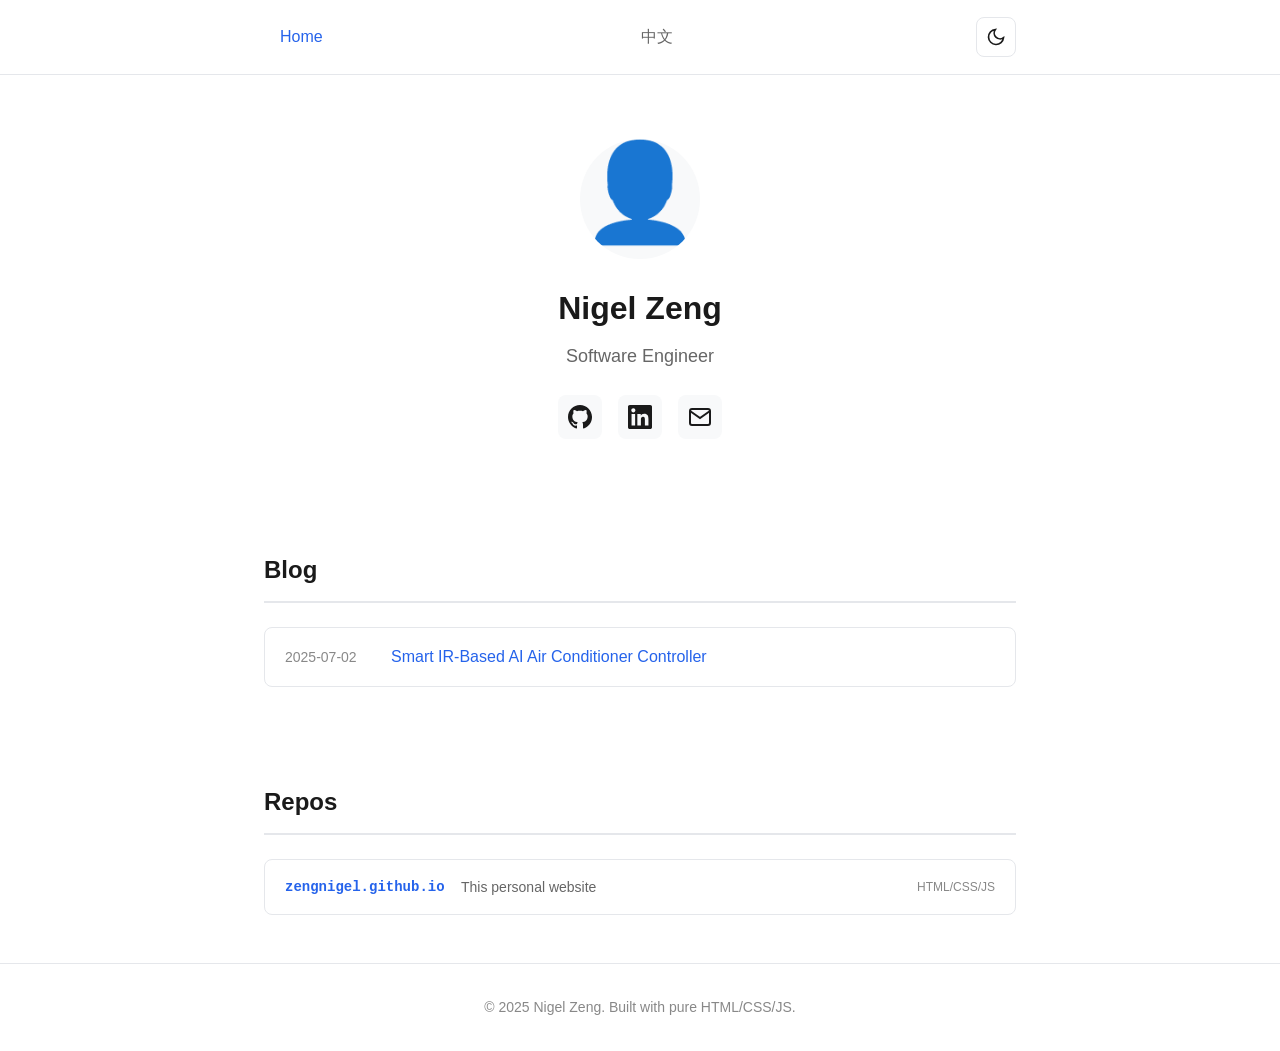
==== index.html @ 79a82418 "fix: update title, change Notes to Blog, remove private repos" ====
<!DOCTYPE html>
<html lang="en">
<head>
  <meta charset="UTF-8">
  <meta name="viewport" content="width=device-width, initial-scale=1.0">
  <title>Nigel Zeng — Personal Website</title>
  <meta name="description" content="Nigel Zeng's personal website - Projects, Notes, and GitHub Repos">
  
  <!-- Open Graph -->
  <meta property="og:title" content="Nigel Zeng">
  <meta property="og:description" content="Personal website with projects, notes, and GitHub repos">
  <meta property="og:type" content="website">
  
  <link rel="stylesheet" href="style.css">
  <link rel="icon" href="favicon.ico">
</head>
<body>
  <header class="header">
    <div class="container">
      <nav class="nav">
        <a href="index.html" class="nav-link active">Home</a>
        <a href="index-zh.html" class="nav-link">中文</a>
        <button id="theme-toggle" class="theme-toggle" aria-label="Toggle dark mode">
          <svg class="icon-sun" width="20" height="20" viewBox="0 0 24 24" fill="none" stroke="currentColor" stroke-width="2">
            <circle cx="12" cy="12" r="5"></circle>
            <path d="M12 1v2M12 21v2M4.22 4.22l1.42 1.42M18.36 18.36l1.42 1.42M1 12h2M21 12h2M4.22 19.78l1.42-1.42M18.36 5.64l1.42-1.42"></path>
          </svg>
          <svg class="icon-moon" width="20" height="20" viewBox="0 0 24 24" fill="none" stroke="currentColor" stroke-width="2">
            <path d="M21 12.79A9 9 0 1 1 11.21 3 7 7 0 0 0 21 12.79z"></path>
          </svg>
        </button>
      </nav>
    </div>
  </header>

  <main class="main">
    <section class="hero fade-in">
      <div class="container">
        <div class="avatar">
          <img src="assets/avatar.png" alt="Nigel Zeng" onerror="this.src='data:image/svg+xml,<svg xmlns=%22http://www.w3.org/2000/svg%22 viewBox=%220 0 100 100%22><text y=%22.9em%22 font-size=%2280%22>👤</text></svg>'">
        </div>
        <h1 class="hero-title">Nigel Zeng</h1>
        <p class="hero-subtitle">Software Engineer</p>
        <div class="social-links">
          <a href="https://github.com/bohan-zeng" target="_blank" rel="noopener">
            <svg width="24" height="24" viewBox="0 0 24 24" fill="currentColor"><path d="M12 0c-6.626 0-12 5.373-12 12 0 5.302 3.438 9.8 8.207 11.387.599.111.793-.261.793-.577v-2.234c-3.338.726-4.033-1.416-4.033-1.416-.546-1.387-1.333-1.756-1.333-1.756-1.089-.745.083-.729.083-.729 1.205.084 1.839 1.237 1.839 1.237 1.07 1.834 2.807 1.304 3.492.997.107-.775.418-1.305.762-1.604-2.665-.305-5.467-1.334-5.467-5.931 0-1.311.469-2.381 1.236-3.221-.124-.303-.535-1.524.117-3.176 0 0 1.008-.322 3.301 1.23.957-.266 1.983-.399 3.003-.404 1.02.005 2.047.138 3.006.404 2.291-1.552 3.297-1.23 3.297-1.23.653 1.653.242 2.874.118 3.176.77.84 1.235 1.911 1.235 3.221 0 4.609-2.807 5.624-5.478 5.921.43.372.823 1.102.823 2.222v3.293c0 .319.192.694.801.576 4.765-1.589 8.199-6.086 8.199-11.386 0-6.627-5.373-12-12-12z"/></svg>
          </a>
          <a href="https://linkedin.com/in/bohan-zeng" target="_blank" rel="noopener">
            <svg width="24" height="24" viewBox="0 0 24 24" fill="currentColor"><path d="M20.447 20.452h-3.554v-5.569c0-1.328-.027-3.037-1.852-3.037-1.853 0-2.136 1.445-2.136 2.939v5.667H9.351V9h3.414v1.561h.046c.477-.9 1.637-1.85 3.37-1.85 3.601 0 4.267 2.37 4.267 5.455v6.286zM5.337 7.433c-1.144 0-2.063-.926-2.063-2.065 0-1.138.92-2.063 2.063-2.063 1.14 0 2.064.925 2.064 2.063 0 1.139-.925 2.065-2.064 2.065zm1.782 13.019H3.555V9h3.564v11.452zM22.225 0H1.771C.792 0 0 .774 0 1.771v20.451C0 23.227.792 24 1.771 24h20.451C23.227 24 24 23.227 24 22.228V1.771C24 .774 23.227 0 22.225 0h.001z"/></svg>
          </a>
          <a href="mailto:your@email.com" target="_blank">
            <svg width="24" height="24" viewBox="0 0 24 24" fill="none" stroke="currentColor" stroke-width="2"><path d="M4 4h16c1.1 0 2 .9 2 2v12c0 1.1-.9 2-2 2H4c-1.1 0-2-.9-2-2V6c0-1.1.9-2 2-2z"></path><polyline points="22,6 12,13 2,6"></polyline></svg>
          </a>
        </div>
      </div>
    </section>

    <section class="section fade-in">
      <div class="container">
        <h2 class="section-title">Blog</h2>
        <div class="notes-list">
          <a href="posts/smart-ac-controller.html" class="note-item">
            <span class="note-date">2025-07-02</span>
            <span class="note-title">Smart IR-Based AI Air Conditioner Controller</span>
          </a>
        </div>
      </div>
    </section>

    <section class="section fade-in">
      <div class="container">
        <h2 class="section-title">Repos</h2>
        <div class="repos-list">
          <a href="https://github.com/zengnigel/zengnigel.github.io" class="repo-item" target="_blank">
            <span class="repo-name">zengnigel.github.io</span>
            <span class="repo-desc">This personal website</span>
            <span class="repo-lang">HTML/CSS/JS</span>
          </a>
        </div>
      </div>
    </section>
  </main>

  <footer class="footer">
    <div class="container">
      <p>© 2025 Nigel Zeng. Built with pure HTML/CSS/JS.</p>
    </div>
  </footer>

  <script src="script.js"></script>
</body>
</html>
---- style.css ----
:root {
  --bg-primary: #ffffff;
  --bg-secondary: #f8f9fa;
  --bg-card: #ffffff;
  --text-primary: #1a1a1a;
  --text-secondary: #666666;
  --text-muted: #888888;
  --accent: #2563eb;
  --accent-hover: #1d4ed8;
  --border: #e5e7eb;
  --tag-bg: #f3f4f6;
  --shadow: rgba(0, 0, 0, 0.1);
  
  --icon-display: block;
  --icon-sun-display: none;
  --icon-moon-display: block;
  
  --transition-speed: 0.3s;
}

[data-theme="dark"] {
  --bg-primary: #0f0f0f;
  --bg-secondary: #1a1a1a;
  --bg-card: #1a1a1a;
  --text-primary: #f5f5f5;
  --text-secondary: #a3a3a3;
  --text-muted: #737373;
  --accent: #60a5fa;
  --accent-hover: #93c5fd;
  --border: #2a2a2a;
  --tag-bg: #262626;
  --shadow: rgba(0, 0, 0, 0.3);
  
  --icon-display: none;
  --icon-sun-display: block;
  --icon-moon-display: none;
}

* {
  margin: 0;
  padding: 0;
  box-sizing: border-box;
}

body {
  font-family: -apple-system, BlinkMacSystemFont, 'Segoe UI', Roboto, 'Helvetica Neue', Arial, sans-serif;
  background-color: var(--bg-primary);
  color: var(--text-primary);
  line-height: 1.6;
  transition: background-color var(--transition-speed), color var(--transition-speed);
}

a {
  color: var(--accent);
  text-decoration: none;
}

a:hover {
  color: var(--accent-hover);
}

.container {
  max-width: 800px;
  margin: 0 auto;
  padding: 0 1.5rem;
}

/* Header */
.header {
  position: sticky;
  top: 0;
  background-color: var(--bg-primary);
  border-bottom: 1px solid var(--border);
  z-index: 100;
  transition: background-color var(--transition-speed);
}

.nav {
  display: flex;
  align-items: center;
  justify-content: space-between;
  padding: 1rem 0;
}

.nav-links {
  display: flex;
  gap: 1rem;
}

.nav-link {
  color: var(--text-secondary);
  font-weight: 500;
  padding: 0.5rem 1rem;
  border-radius: 6px;
  transition: all var(--transition-speed);
}

.nav-link:hover {
  color: var(--text-primary);
  background-color: var(--bg-secondary);
}

.nav-link.active {
  color: var(--accent);
}

/* Theme Toggle */
.theme-toggle {
  display: flex;
  align-items: center;
  justify-content: center;
  width: 40px;
  height: 40px;
  background: transparent;
  border: 1px solid var(--border);
  border-radius: 8px;
  cursor: pointer;
  color: var(--text-primary);
  transition: all var(--transition-speed);
}

.theme-toggle:hover {
  background-color: var(--bg-secondary);
}

.theme-toggle .icon-sun {
  display: var(--icon-sun-display);
}

.theme-toggle .icon-moon {
  display: var(--icon-moon-display);
}

/* Hero */
.hero {
  padding: 4rem 0;
  text-align: center;
}

.avatar {
  width: 120px;
  height: 120px;
  margin: 0 auto 1.5rem;
  border-radius: 50%;
  overflow: hidden;
  background-color: var(--bg-secondary);
}

.avatar img {
  width: 100%;
  height: 100%;
  object-fit: cover;
}

.hero-title {
  font-size: 2rem;
  font-weight: 700;
  margin-bottom: 0.5rem;
}

.hero-subtitle {
  font-size: 1.125rem;
  color: var(--text-secondary);
  margin-bottom: 1.5rem;
}

.social-links {
  display: flex;
  justify-content: center;
  gap: 1rem;
}

.social-links a {
  display: flex;
  align-items: center;
  justify-content: center;
  width: 44px;
  height: 44px;
  border-radius: 8px;
  background-color: var(--bg-secondary);
  color: var(--text-primary);
  transition: all var(--transition-speed);
}

.social-links a:hover {
  background-color: var(--tag-bg);
  transform: translateY(-2px);
}

/* Sections */
.section {
  padding: 3rem 0;
}

.section-title {
  font-size: 1.5rem;
  font-weight: 600;
  margin-bottom: 1.5rem;
  padding-bottom: 0.75rem;
  border-bottom: 2px solid var(--border);
}

/* Projects Grid */
.projects-grid {
  display: grid;
  gap: 1.5rem;
}

.project-card {
  padding: 1.5rem;
  background-color: var(--bg-card);
  border: 1px solid var(--border);
  border-radius: 12px;
  transition: all var(--transition-speed);
}

.project-card:hover {
  transform: translateY(-4px);
  box-shadow: 0 8px 24px var(--shadow);
}

.project-title {
  font-size: 1.25rem;
  font-weight: 600;
  margin-bottom: 0.5rem;
}

.project-desc {
  color: var(--text-secondary);
  margin-bottom: 1rem;
}

.project-tags {
  display: flex;
  flex-wrap: wrap;
  gap: 0.5rem;
  margin-bottom: 1rem;
}

.tag {
  display: inline-block;
  padding: 0.25rem 0.75rem;
  background-color: var(--tag-bg);
  border-radius: 999px;
  font-size: 0.75rem;
  font-weight: 500;
  color: var(--text-secondary);
}

.project-link {
  font-weight: 500;
  font-size: 0.875rem;
}

/* Notes List */
.notes-list {
  display: flex;
  flex-direction: column;
  gap: 0.75rem;
}

.note-item {
  display: flex;
  align-items: center;
  gap: 1rem;
  padding: 1rem 1.25rem;
  background-color: var(--bg-card);
  border: 1px solid var(--border);
  border-radius: 8px;
  transition: all var(--transition-speed);
}

.note-item:hover {
  background-color: var(--bg-secondary);
  transform: translateX(4px);
}

.note-date {
  font-size: 0.875rem;
  color: var(--text-muted);
  min-width: 90px;
}

.note-title {
  font-weight: 500;
  flex: 1;
}

/* Repos List */
.repos-list {
  display: flex;
  flex-direction: column;
  gap: 0.75rem;
}

.repo-item {
  display: flex;
  align-items: center;
  gap: 1rem;
  padding: 1rem 1.25rem;
  background-color: var(--bg-card);
  border: 1px solid var(--border);
  border-radius: 8px;
  transition: all var(--transition-speed);
}

.repo-item:hover {
  background-color: var(--bg-secondary);
  transform: translateX(4px);
}

.repo-name {
  font-family: 'SF Mono', Monaco, 'Courier New', monospace;
  font-size: 0.875rem;
  font-weight: 600;
  min-width: 160px;
}

.repo-desc {
  flex: 1;
  color: var(--text-secondary);
  font-size: 0.875rem;
}

.repo-lang {
  font-size: 0.75rem;
  color: var(--text-muted);
}

/* Footer */
.footer {
  padding: 2rem 0;
  text-align: center;
  color: var(--text-muted);
  font-size: 0.875rem;
  border-top: 1px solid var(--border);
}

/* Scroll Animation */
.fade-in {
  opacity: 0;
  transform: translateY(20px);
  transition: opacity 0.6s ease-out, transform 0.6s ease-out;
}

.fade-in.visible {
  opacity: 1;
  transform: translateY(0);
}

/* Responsive */
@media (max-width: 640px) {
  .hero-title {
    font-size: 1.75rem;
  }
  
  .project-card {
    padding: 1.25rem;
  }
  
  .note-item,
  .repo-item {
    flex-direction: column;
    align-items: flex-start;
    gap: 0.5rem;
  }
  
  .note-date,
  .repo-name {
    min-width: auto;
  }
}
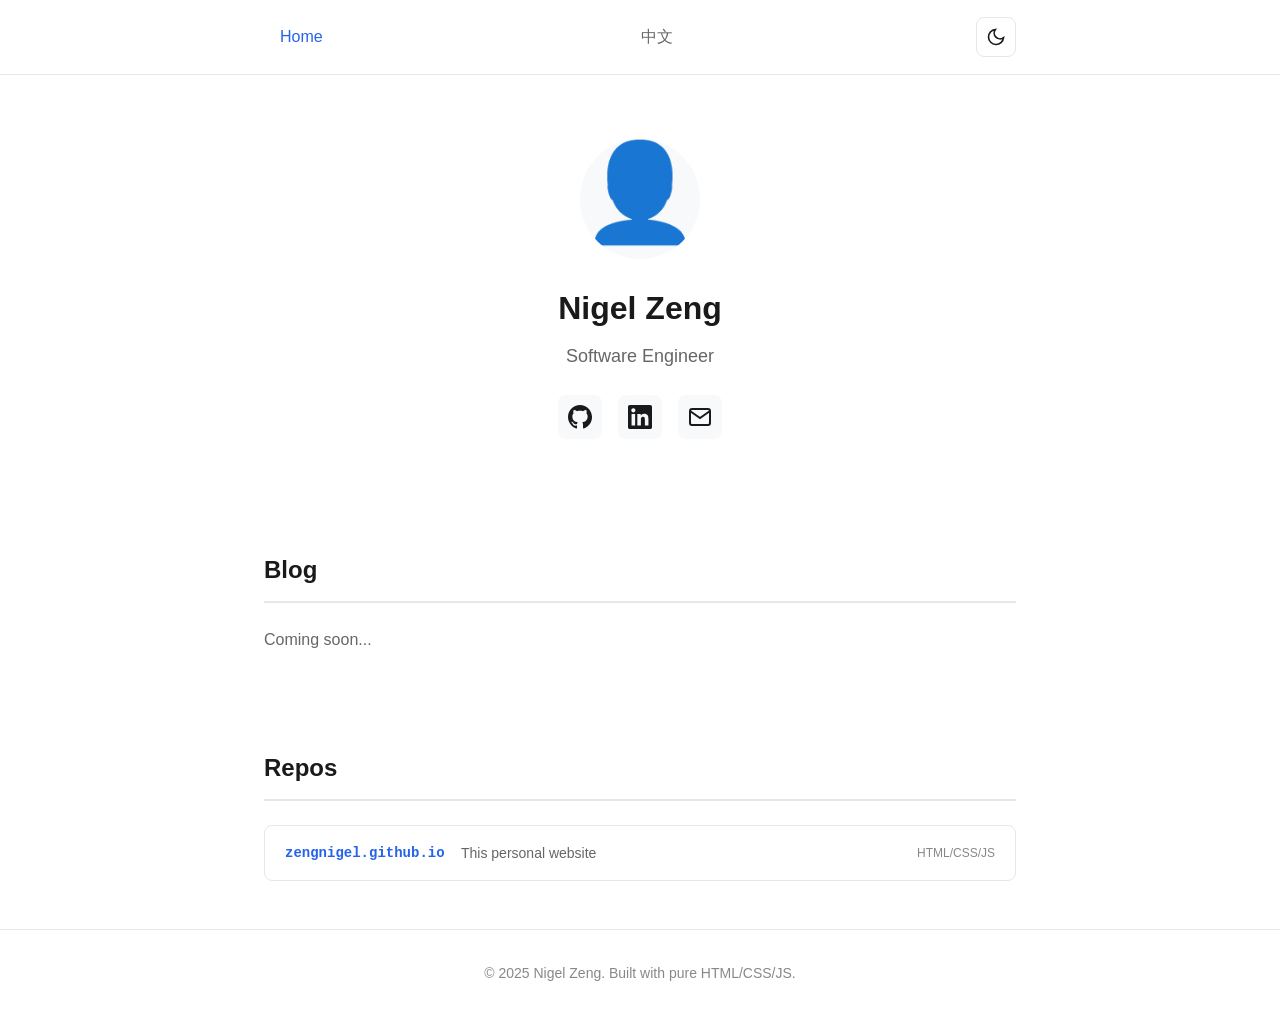
==== commit 1c6bbe04: "fix: remove broken blog link, show Coming soon" ====
--- a/index.html
+++ b/index.html
@@ -59,10 +59,7 @@
       <div class="container">
         <h2 class="section-title">Blog</h2>
         <div class="notes-list">
-          <a href="posts/smart-ac-controller.html" class="note-item">
-            <span class="note-date">2025-07-02</span>
-            <span class="note-title">Smart IR-Based AI Air Conditioner Controller</span>
-          </a>
+          <p style="color: var(--text-secondary);">Coming soon...</p>
         </div>
       </div>
     </section>
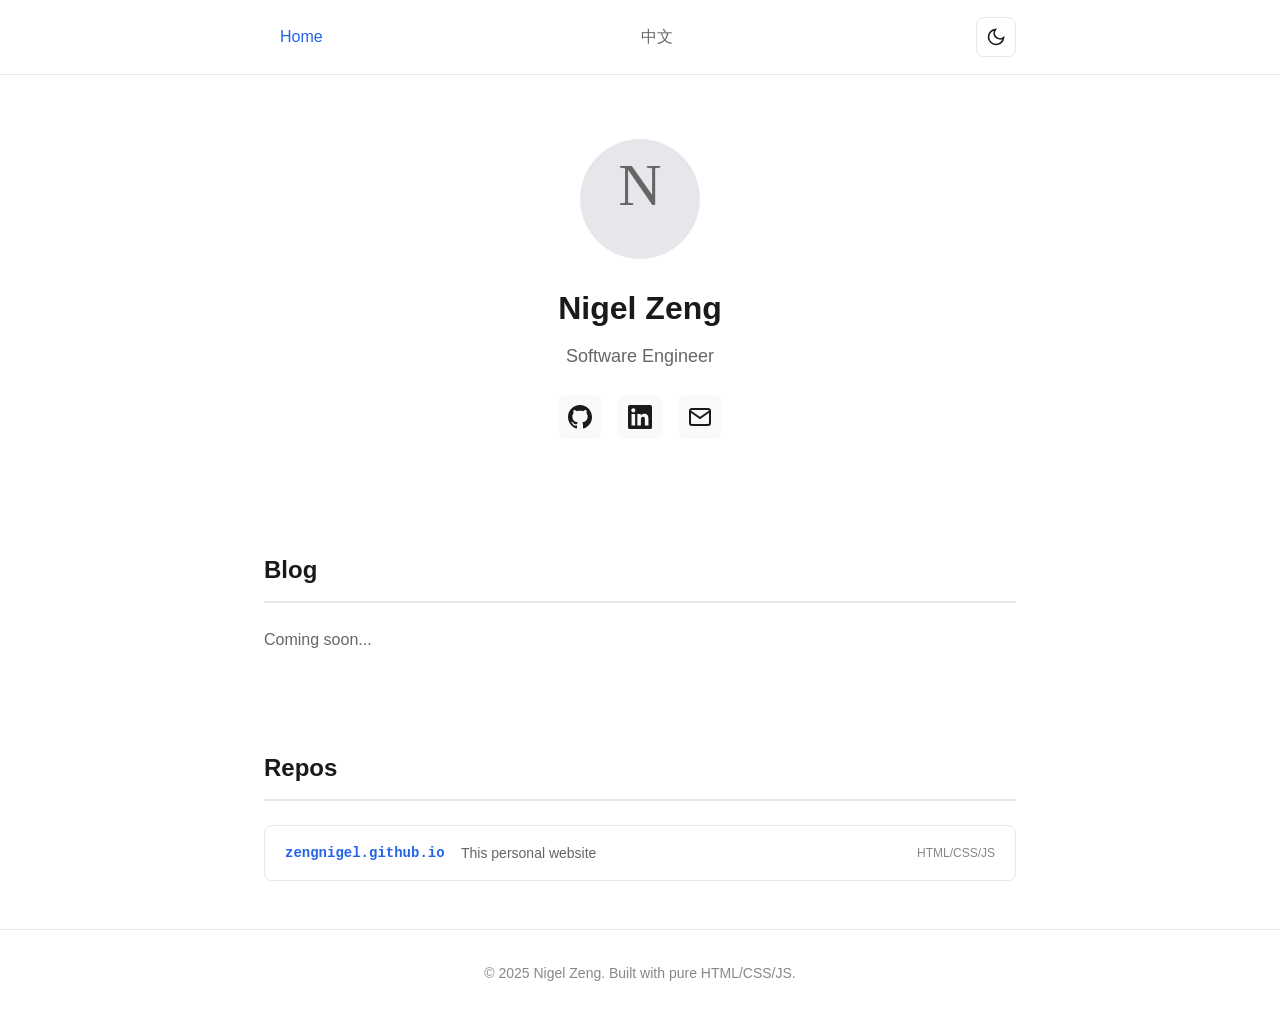
==== commit ec83ce8c: "fix: use inline SVG for avatar, remove missing file references" ====
--- a/index.html
+++ b/index.html
@@ -12,7 +12,7 @@
   <meta property="og:type" content="website">
   
   <link rel="stylesheet" href="style.css">
-  <link rel="icon" href="favicon.ico">
+  <link rel="icon" href="data:image/svg+xml,<svg xmlns=%22http://www.w3.org/2000/svg%22 viewBox=%220 0 100 100%22><rect fill=%22%232563eb%22 width=%22100%22 height=%22100%22 rx=%2215%22/><text x=%2250%22 y=%2270%22 font-size=%2260%22 text-anchor=%22middle%22 fill=%22white%22 font-family=%22sans-serif%22 font-weight=%22bold%22>N</text></svg>">
 </head>
 <body>
   <header class="header">
@@ -37,7 +37,7 @@
     <section class="hero fade-in">
       <div class="container">
         <div class="avatar">
-          <img src="assets/avatar.png" alt="Nigel Zeng" onerror="this.src='data:image/svg+xml,<svg xmlns=%22http://www.w3.org/2000/svg%22 viewBox=%220 0 100 100%22><text y=%22.9em%22 font-size=%2280%22>👤</text></svg>'">
+          <img src="data:image/svg+xml,<svg xmlns=%22http://www.w3.org/2000/svg%22 viewBox=%220 0 100 100%22><rect fill=%22%23e5e7eb%22 width=%22100%22 height=%22100%22 rx=%2250%22/><text x=%2250%22 y=%2255%22 font-size=%2250%22 text-anchor=%22middle%22 fill=%22%23666%22>N</text></svg>" alt="Nigel Zeng">
         </div>
         <h1 class="hero-title">Nigel Zeng</h1>
         <p class="hero-subtitle">Software Engineer</p>
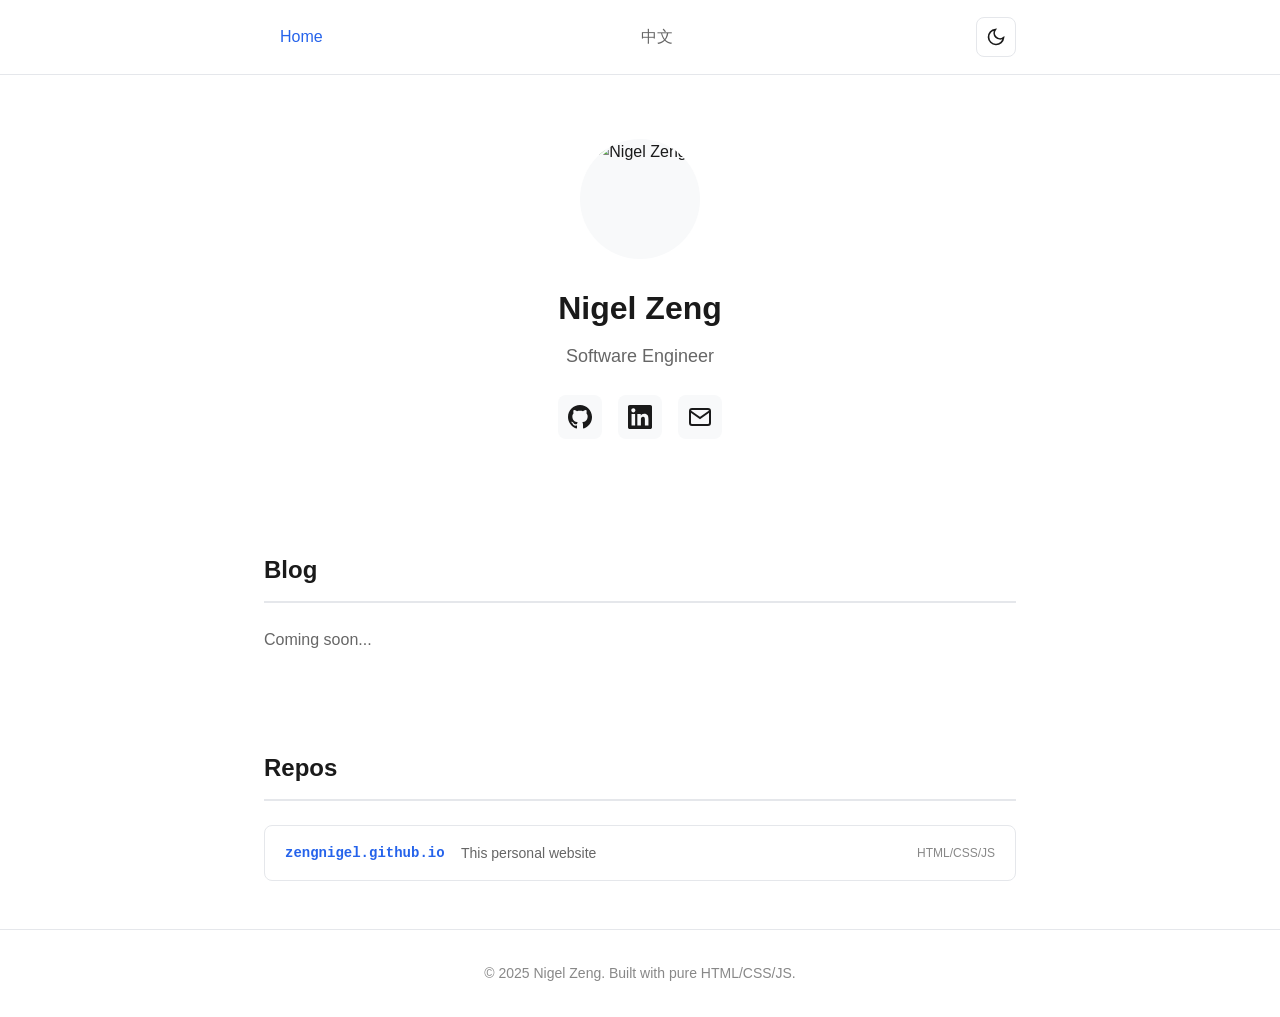
==== commit 44dcd5bd: "feat: use avatar.jpeg from assets" ====
--- a/index.html
+++ b/index.html
@@ -37,7 +37,7 @@
     <section class="hero fade-in">
       <div class="container">
         <div class="avatar">
-          <img src="data:image/svg+xml,<svg xmlns=%22http://www.w3.org/2000/svg%22 viewBox=%220 0 100 100%22><rect fill=%22%23e5e7eb%22 width=%22100%22 height=%22100%22 rx=%2250%22/><text x=%2250%22 y=%2255%22 font-size=%2250%22 text-anchor=%22middle%22 fill=%22%23666%22>N</text></svg>" alt="Nigel Zeng">
+          <img src="assets/avatar.jpeg" alt="Nigel Zeng">
         </div>
         <h1 class="hero-title">Nigel Zeng</h1>
         <p class="hero-subtitle">Software Engineer</p>
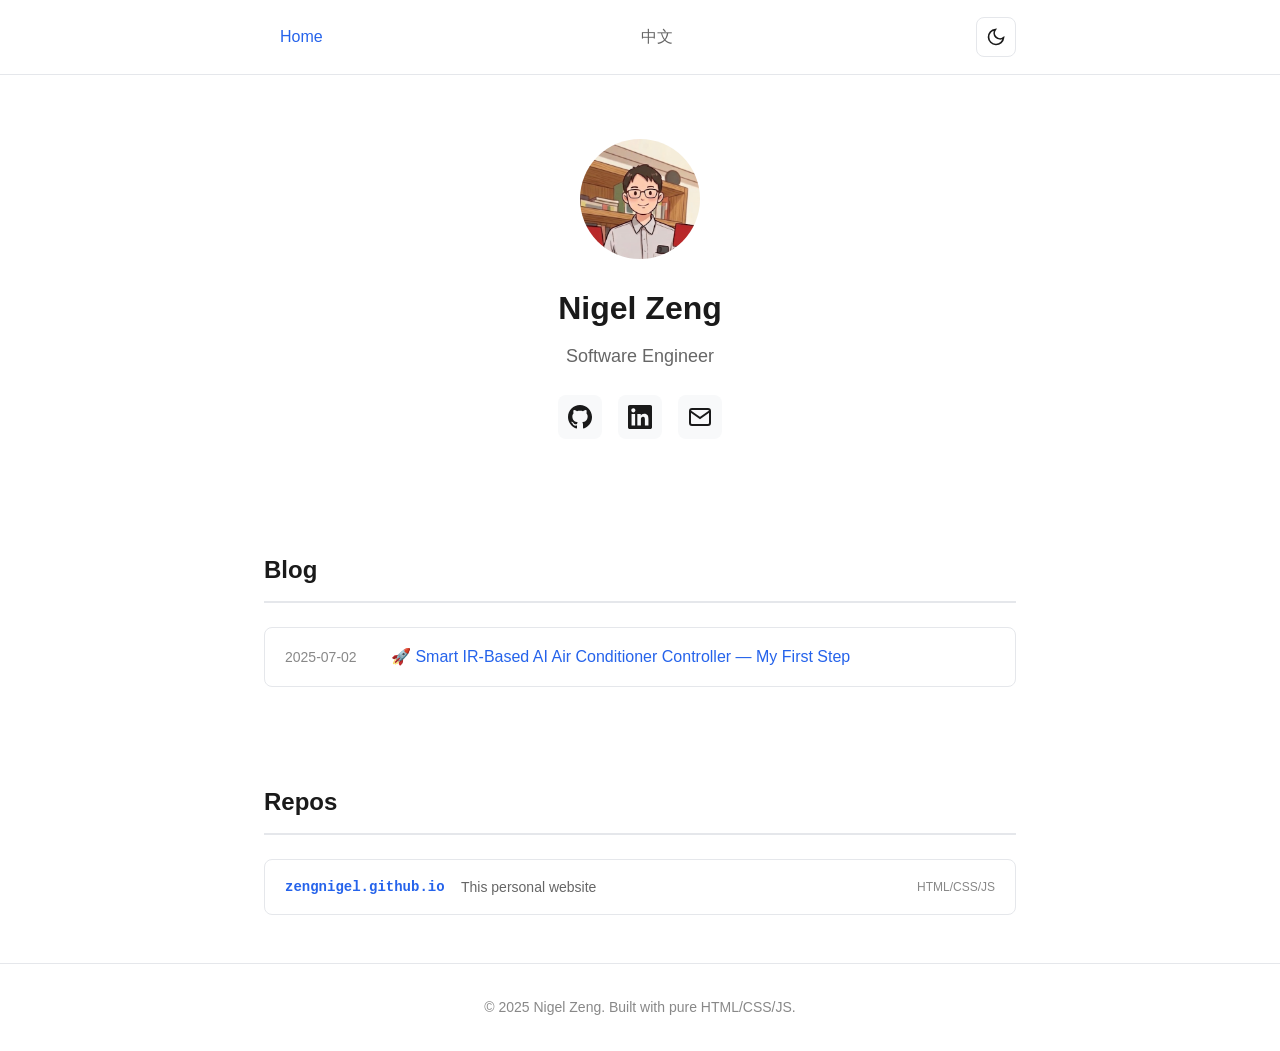
==== commit 51c4c320: "feat: add md-to-html build script, dynamic blog list" ====
--- a/index.html
+++ b/index.html
@@ -37,7 +37,7 @@
     <section class="hero fade-in">
       <div class="container">
         <div class="avatar">
-          <img src="assets/avatar.jpeg" alt="Nigel Zeng">
+          <img src="assets/avatar.jpg" alt="Nigel Zeng">
         </div>
         <h1 class="hero-title">Nigel Zeng</h1>
         <p class="hero-subtitle">Software Engineer</p>
@@ -58,8 +58,8 @@
     <section class="section fade-in">
       <div class="container">
         <h2 class="section-title">Blog</h2>
-        <div class="notes-list">
-          <p style="color: var(--text-secondary);">Coming soon...</p>
+        <div class="notes-list" id="blog-list">
+          <p style="color: var(--text-secondary);">Loading...</p>
         </div>
       </div>
     </section>
